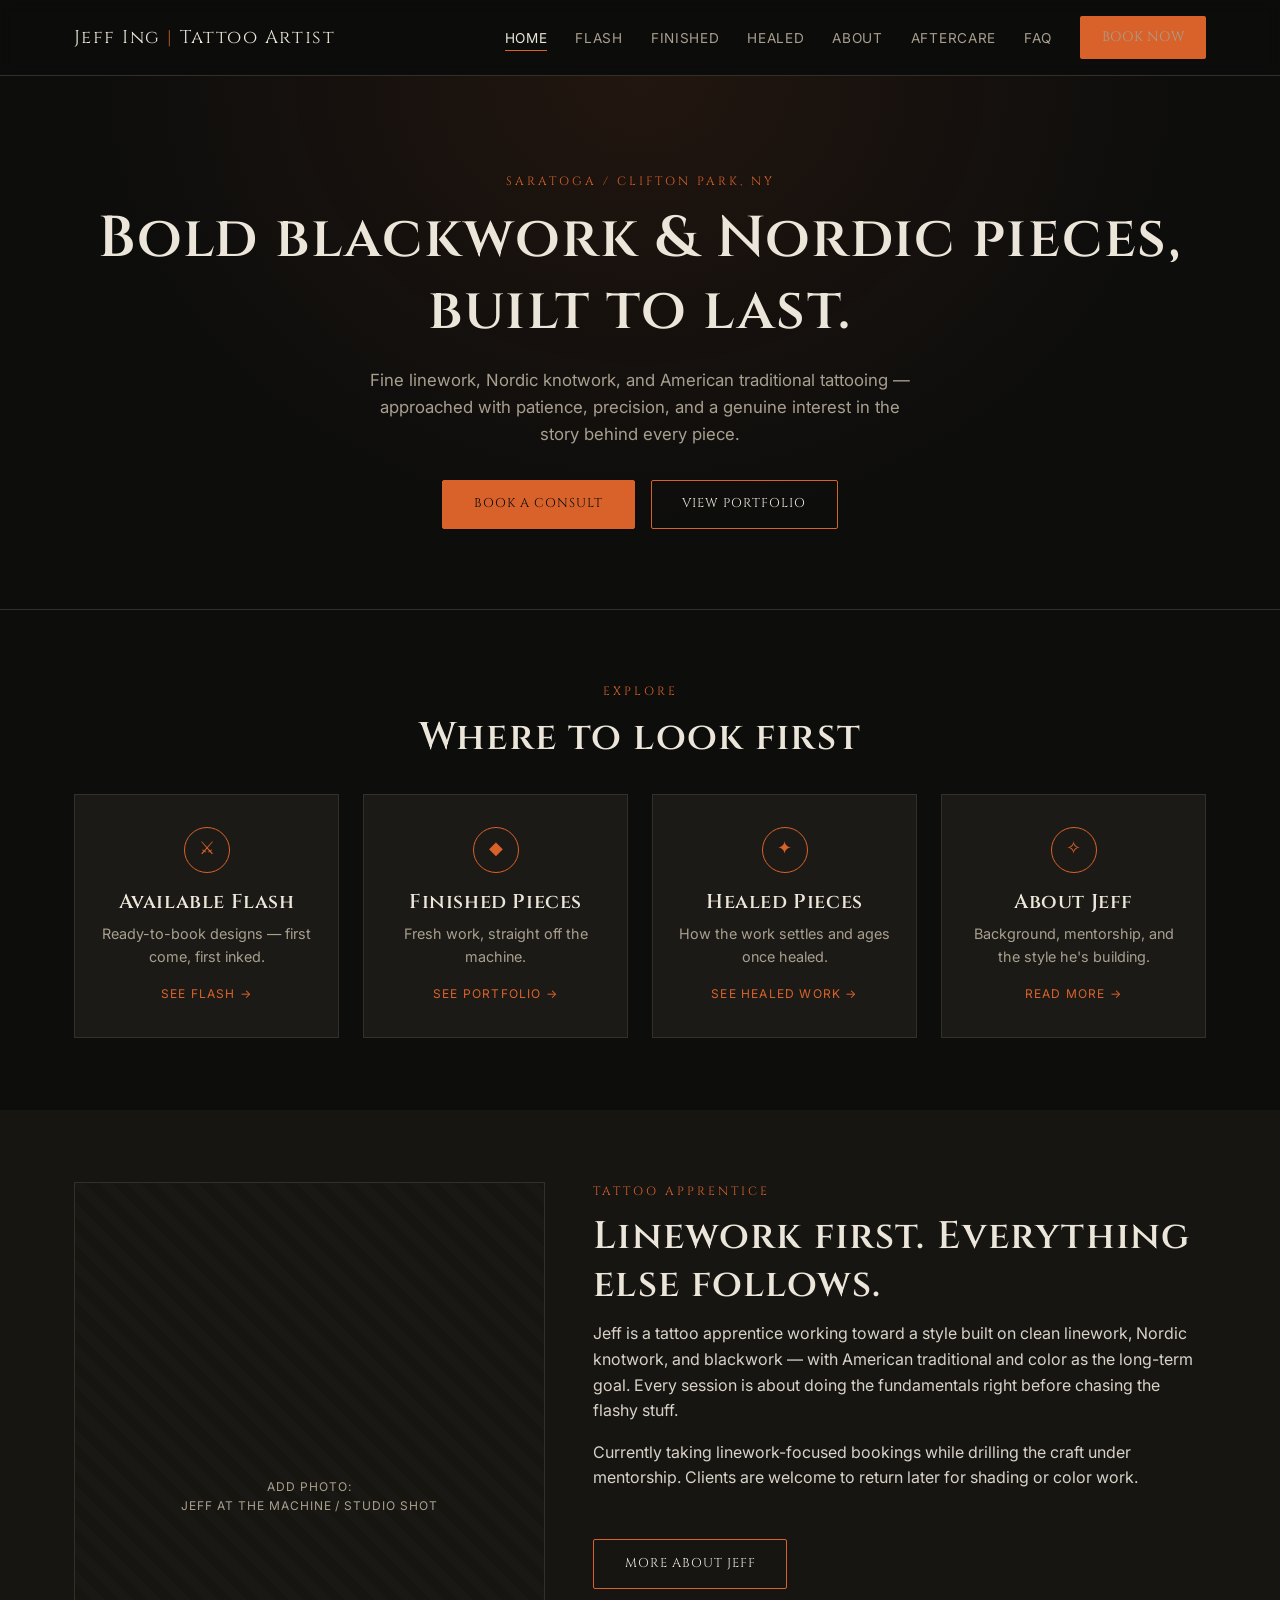
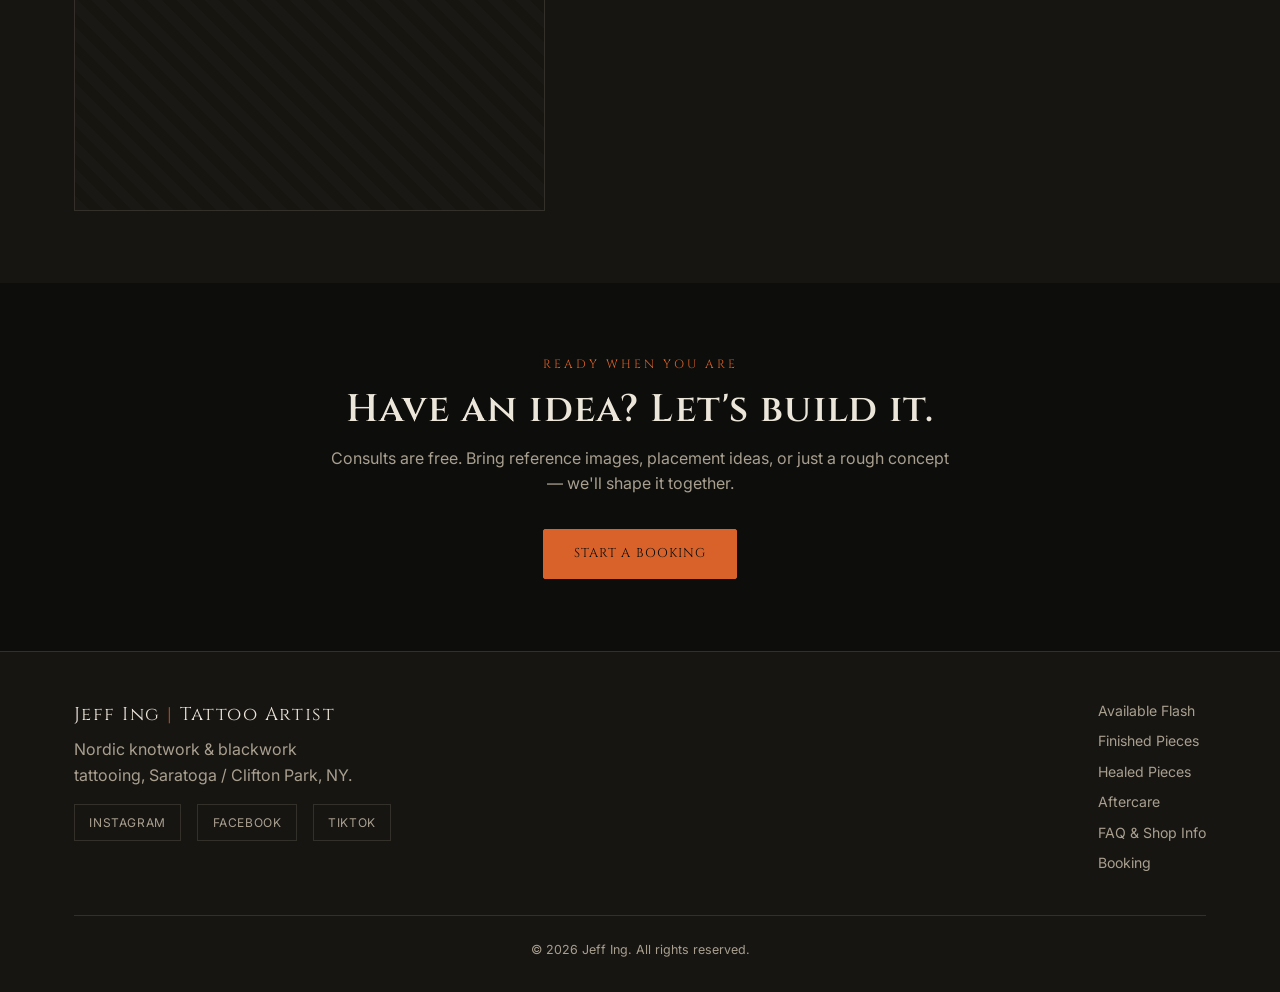
==== odinsforgeart-website 3/index.html @ 67cf1f57 "Add files via upload" ====
<!DOCTYPE html>
<html lang="en">
<head>
<meta charset="UTF-8">
<meta name="viewport" content="width=device-width, initial-scale=1.0">
<title>Jeff Ing | Tattoo Artist — Odin's Forge</title>
<meta name="description" content="Jeff Ing, tattoo artist specializing in Nordic knotwork, blackwork, and American traditional. Based in the Saratoga / Clifton Park, NY area.">
<link rel="preconnect" href="https://fonts.googleapis.com">
<link href="https://fonts.googleapis.com/css2?family=Cinzel:wght@500;600;700&family=Inter:wght@400;500;600&display=swap" rel="stylesheet">
<link rel="stylesheet" href="assets/css/style.css">
</head>
<body>

<header class="site-header">
  <div class="nav-wrap">
    <a href="index.html" class="brand">Jeff Ing <span>|</span> Tattoo Artist</a>
    <button class="nav-toggle" aria-label="Toggle navigation">
      <span></span><span></span><span></span>
    </button>
    <ul class="nav-links">
      <li><a href="index.html" class="active">Home</a></li>
      <li><a href="flash.html">Flash</a></li>
      <li><a href="finished.html">Finished</a></li>
      <li><a href="healed.html">Healed</a></li>
      <li><a href="about.html">About</a></li>
      <li><a href="aftercare.html">Aftercare</a></li>
      <li><a href="faq.html">FAQ</a></li>
      <li><a href="booking.html" class="btn btn-solid">Book Now</a></li>
    </ul>
  </div>
</header>

<section class="hero">
  <div class="container">
    <span class="eyebrow">Saratoga / Clifton Park, NY</span>
    <h1>Bold blackwork &amp; Nordic pieces,<br>built to last.</h1>
    <p class="lede">Fine linework, Nordic knotwork, and American traditional tattooing — approached with patience, precision, and a genuine interest in the story behind every piece.</p>
    <div class="btn-row">
      <a href="booking.html" class="btn btn-solid">Book a Consult</a>
      <a href="finished.html" class="btn">View Portfolio</a>
    </div>
  </div>
</section>

<section>
  <div class="container">
    <div class="text-center">
      <span class="eyebrow">Explore</span>
      <h2>Where to look first</h2>
    </div>
    <div class="card-grid">
      <div class="nav-card">
        <div class="icon">⚔</div>
        <h3>Available Flash</h3>
        <p>Ready-to-book designs — first come, first inked.</p>
        <a href="flash.html" class="link">See Flash →</a>
      </div>
      <div class="nav-card">
        <div class="icon">◆</div>
        <h3>Finished Pieces</h3>
        <p>Fresh work, straight off the machine.</p>
        <a href="finished.html" class="link">See Portfolio →</a>
      </div>
      <div class="nav-card">
        <div class="icon">✦</div>
        <h3>Healed Pieces</h3>
        <p>How the work settles and ages once healed.</p>
        <a href="healed.html" class="link">See Healed Work →</a>
      </div>
      <div class="nav-card">
        <div class="icon">✧</div>
        <h3>About Jeff</h3>
        <p>Background, mentorship, and the style he's building.</p>
        <a href="about.html" class="link">Read More →</a>
      </div>
    </div>
  </div>
</section>

<section class="alt">
  <div class="container about-grid">
    <div class="portrait-placeholder">Add photo:<br>Jeff at the machine / studio shot</div>
    <div class="body">
      <span class="eyebrow">Tattoo Apprentice</span>
      <h2>Linework first. Everything else follows.</h2>
      <p>Jeff is a tattoo apprentice working toward a style built on clean linework, Nordic knotwork, and blackwork — with American traditional and color as the long-term goal. Every session is about doing the fundamentals right before chasing the flashy stuff.</p>
      <p>Currently taking linework-focused bookings while drilling the craft under mentorship. Clients are welcome to return later for shading or color work.</p>
      <a href="about.html" class="btn mt-2">More About Jeff</a>
    </div>
  </div>
</section>

<section class="text-center">
  <div class="container max-w">
    <span class="eyebrow">Ready When You Are</span>
    <h2>Have an idea? Let's build it.</h2>
    <p>Consults are free. Bring reference images, placement ideas, or just a rough concept — we'll shape it together.</p>
    <a href="booking.html" class="btn btn-solid mt-2">Start a Booking</a>
  </div>
</section>

<footer class="site-footer">
  <div class="container">
    <div class="footer-grid">
      <div class="footer-brand">
        <a href="index.html" class="brand">Jeff Ing <span>|</span> Tattoo Artist</a>
        <p data-field="tagline" style="max-width:280px; margin-top:0.5rem;">Nordic knotwork &amp; blackwork tattooing, Saratoga / Clifton Park, NY.</p>
        <div class="footer-social">
          <!-- Links auto-fill from Site Settings in the CMS -->
          <a href="#" target="_blank" rel="noopener" data-field="instagram_url">Instagram</a>
          <a href="#" target="_blank" rel="noopener" data-field="facebook_url">Facebook</a>
          <a href="#" target="_blank" rel="noopener" data-field="tiktok_url">TikTok</a>
        </div>
      </div>
      <nav class="footer-links">
        <a href="flash.html">Available Flash</a>
        <a href="finished.html">Finished Pieces</a>
        <a href="healed.html">Healed Pieces</a>
        <a href="aftercare.html">Aftercare</a>
        <a href="faq.html">FAQ &amp; Shop Info</a>
        <a href="booking.html">Booking</a>
      </nav>
    </div>
    <div class="footer-bottom">
      &copy; <span id="year"></span> Jeff Ing. All rights reserved.
    </div>
  </div>
</footer>

<script src="assets/js/main.js"></script>
<script>document.getElementById('year').textContent = new Date().getFullYear();</script>

<!-- Netlify Identity — handles the login link from invite/reset emails
     and sends you to the CMS at /admin/ after you log in. -->
<script src="https://identity.netlify.com/v1/netlify-identity-widget.js"></script>
<script>
  if (window.netlifyIdentity) {
    window.netlifyIdentity.on('init', function (user) {
      if (!user) {
        window.netlifyIdentity.on('login', function () {
          document.location.href = '/admin/';
        });
      }
    });
  }
</script>
</body>
</html>
---- odinsforgeart-website 3/assets/css/style.css ----
/* ============================================================
   Jeff Ing | Tattoo Artist — odinsforgeart.com
   Shared stylesheet — dark forge / Nordic blackwork theme
   ============================================================ */

:root {
  --bg: #0d0d0c;
  --bg-alt: #171512;
  --bg-card: #1c1a16;
  --ember: #d9622b;
  --ember-dim: #a94d22;
  --steel: #8a97a8;
  --bone: #ece6da;
  --muted: #a89f8f;
  --border: #33302a;
  --available: #4c8a5f;
  --booked: #8a4c4c;

  --font-display: 'Cinzel', 'Georgia', serif;
  --font-body: 'Inter', -apple-system, BlinkMacSystemFont, sans-serif;

  --max-width: 1180px;
}

* { box-sizing: border-box; margin: 0; padding: 0; }

html { scroll-behavior: smooth; }

body {
  background: var(--bg);
  color: var(--bone);
  font-family: var(--font-body);
  line-height: 1.6;
  -webkit-font-smoothing: antialiased;
}

img { max-width: 100%; display: block; }

a { color: inherit; text-decoration: none; }

h1, h2, h3, h4 {
  font-family: var(--font-display);
  font-weight: 600;
  letter-spacing: 0.03em;
  line-height: 1.25;
}

h1 { font-size: clamp(2.2rem, 5vw, 3.6rem); }
h2 { font-size: clamp(1.6rem, 3.5vw, 2.4rem); margin-bottom: 0.75rem; }
h3 { font-size: 1.25rem; }

p { color: var(--muted); }

.container {
  max-width: var(--max-width);
  margin: 0 auto;
  padding: 0 1.5rem;
}

.eyebrow {
  font-family: var(--font-display);
  text-transform: uppercase;
  letter-spacing: 0.25em;
  font-size: 0.75rem;
  color: var(--ember);
  display: block;
  margin-bottom: 0.75rem;
}

.rune-divider {
  width: 60px;
  height: 3px;
  background: var(--ember);
  margin: 1.25rem 0;
}
.rune-divider.center { margin-left: auto; margin-right: auto; }

/* ---------- Buttons ---------- */
.btn {
  display: inline-block;
  padding: 0.85rem 1.9rem;
  border: 1px solid var(--ember);
  color: var(--bone);
  font-family: var(--font-display);
  letter-spacing: 0.08em;
  text-transform: uppercase;
  font-size: 0.8rem;
  border-radius: 2px;
  transition: all 0.2s ease;
  cursor: pointer;
  background: transparent;
}
.btn:hover { background: var(--ember); border-color: var(--ember); color: #0d0d0c; }
.btn-solid { background: var(--ember); color: #0d0d0c; }
.btn-solid:hover { background: var(--ember-dim); border-color: var(--ember-dim); color: var(--bone); }

/* ---------- Header / Nav ---------- */
.site-header {
  position: sticky;
  top: 0;
  z-index: 100;
  background: rgba(13,13,12,0.92);
  backdrop-filter: blur(6px);
  border-bottom: 1px solid var(--border);
}
.nav-wrap {
  display: flex;
  align-items: center;
  justify-content: space-between;
  padding: 1rem 1.5rem;
  max-width: var(--max-width);
  margin: 0 auto;
}
.brand {
  font-family: var(--font-display);
  font-size: 1.15rem;
  letter-spacing: 0.08em;
  color: var(--bone);
}
.brand span { color: var(--ember); }
.brand small {
  display: block;
  font-family: var(--font-body);
  font-size: 0.65rem;
  letter-spacing: 0.2em;
  color: var(--muted);
  text-transform: uppercase;
  margin-top: 2px;
}

.nav-links {
  display: flex;
  gap: 1.75rem;
  align-items: center;
  list-style: none;
}
.nav-links a {
  font-size: 0.85rem;
  letter-spacing: 0.05em;
  text-transform: uppercase;
  color: var(--muted);
  transition: color 0.2s ease;
  padding-bottom: 4px;
  border-bottom: 1px solid transparent;
}
.nav-links a:hover,
.nav-links a.active {
  color: var(--bone);
  border-bottom-color: var(--ember);
}
.nav-links .btn { padding: 0.6rem 1.3rem; }

.nav-toggle {
  display: none;
  flex-direction: column;
  gap: 5px;
  background: none;
  border: none;
  cursor: pointer;
  padding: 6px;
}
.nav-toggle span {
  width: 24px;
  height: 2px;
  background: var(--bone);
}

@media (max-width: 860px) {
  .nav-toggle { display: flex; }
  .nav-links {
    position: absolute;
    top: 100%;
    left: 0;
    right: 0;
    background: var(--bg-alt);
    flex-direction: column;
    align-items: flex-start;
    padding: 1.5rem;
    gap: 1.25rem;
    border-bottom: 1px solid var(--border);
    display: none;
  }
  .nav-links.open { display: flex; }
}

/* ---------- Hero ---------- */
.hero {
  padding: 6rem 0 5rem;
  text-align: center;
  background:
    radial-gradient(ellipse at top, rgba(217,98,43,0.10), transparent 60%),
    var(--bg);
  border-bottom: 1px solid var(--border);
}
.hero p.lede {
  max-width: 560px;
  margin: 1.25rem auto 2rem;
  font-size: 1.05rem;
}
.hero .btn-row { display: flex; gap: 1rem; justify-content: center; flex-wrap: wrap; }

/* ---------- Page header (non-home) ---------- */
.page-hero {
  padding: 3.5rem 0 2.5rem;
  text-align: center;
  border-bottom: 1px solid var(--border);
  background: var(--bg-alt);
}
.page-hero p { max-width: 620px; margin: 0.75rem auto 0; }

/* ---------- Section spacing ---------- */
section { padding: 4.5rem 0; }
section.alt { background: var(--bg-alt); }

/* ---------- Nav Cards (home) ---------- */
.card-grid {
  display: grid;
  grid-template-columns: repeat(auto-fit, minmax(240px, 1fr));
  gap: 1.5rem;
  margin-top: 2rem;
}
.nav-card {
  background: var(--bg-card);
  border: 1px solid var(--border);
  padding: 2rem 1.5rem;
  text-align: center;
  transition: border-color 0.2s ease, transform 0.2s ease;
}
.nav-card:hover { border-color: var(--ember); transform: translateY(-3px); }
.nav-card .icon {
  width: 46px; height: 46px;
  margin: 0 auto 1rem;
  border: 1px solid var(--ember);
  border-radius: 50%;
  display: flex; align-items: center; justify-content: center;
  color: var(--ember);
  font-family: var(--font-display);
  font-size: 1.1rem;
}
.nav-card p { font-size: 0.9rem; margin-top: 0.5rem; }
.nav-card a.link { display: inline-block; margin-top: 1rem; font-size: 0.75rem; letter-spacing: 0.1em; text-transform: uppercase; color: var(--ember); }

/* ---------- Gallery ---------- */
.filter-row {
  display: flex;
  flex-wrap: wrap;
  gap: 0.6rem;
  margin: 2rem 0 2.5rem;
}
.filter-btn {
  background: transparent;
  border: 1px solid var(--border);
  color: var(--muted);
  padding: 0.45rem 1rem;
  font-size: 0.75rem;
  text-transform: uppercase;
  letter-spacing: 0.06em;
  cursor: pointer;
  transition: all 0.2s ease;
}
.filter-btn:hover { border-color: var(--ember); color: var(--bone); }
.filter-btn.active { background: var(--ember); border-color: var(--ember); color: #0d0d0c; }

.gallery-grid {
  display: grid;
  grid-template-columns: repeat(auto-fill, minmax(260px, 1fr));
  gap: 1.75rem;
}

.piece-card {
  background: var(--bg-card);
  border: 1px solid var(--border);
  overflow: hidden;
  transition: border-color 0.2s ease;
}
.piece-card:hover { border-color: var(--ember); }

.piece-img {
  aspect-ratio: 4 / 5;
  background:
    repeating-linear-gradient(45deg, #1a1815, #1a1815 10px, #17150f 10px, #17150f 20px);
  display: flex;
  align-items: center;
  justify-content: center;
  border-bottom: 1px solid var(--border);
  position: relative;
}
.piece-img .placeholder-label {
  font-size: 0.7rem;
  letter-spacing: 0.08em;
  text-transform: uppercase;
  color: var(--muted);
  border: 1px dashed var(--border);
  padding: 0.6rem 0.9rem;
  text-align: center;
  max-width: 80%;
}

.piece-body { padding: 1.1rem 1.2rem 1.3rem; }
.piece-body h3 { margin-bottom: 0.3rem; }
.piece-meta {
  display: flex;
  flex-wrap: wrap;
  gap: 0.4rem;
  margin-top: 0.7rem;
}
.tag {
  font-size: 0.68rem;
  text-transform: uppercase;
  letter-spacing: 0.06em;
  padding: 0.25rem 0.6rem;
  border: 1px solid var(--border);
  color: var(--muted);
}
.tag.status-available { border-color: var(--available); color: var(--available); }
.tag.status-booked { border-color: var(--booked); color: var(--booked); }
.price {
  font-family: var(--font-display);
  color: var(--ember);
  margin-top: 0.6rem;
  font-size: 0.95rem;
}

/* ---------- About ---------- */
.about-grid {
  display: grid;
  grid-template-columns: 1fr 1.3fr;
  gap: 3rem;
  align-items: start;
}
@media (max-width: 780px) { .about-grid { grid-template-columns: 1fr; } }
.portrait-placeholder {
  aspect-ratio: 3/4;
  background: repeating-linear-gradient(45deg, #1a1815, #1a1815 10px, #17150f 10px, #17150f 20px);
  border: 1px solid var(--border);
  display: flex; align-items: center; justify-content: center;
  color: var(--muted);
  font-size: 0.75rem;
  text-transform: uppercase;
  letter-spacing: 0.08em;
  text-align: center;
  padding: 1rem;
}
.about-grid .body p { margin-bottom: 1rem; color: var(--bone); opacity: 0.9; }

/* ---------- Values / list blocks ---------- */
.value-list { list-style: none; margin-top: 1rem; }
.value-list li {
  padding-left: 1.4rem;
  position: relative;
  margin-bottom: 0.6rem;
  color: var(--bone);
}
.value-list li::before {
  content: "\2726";
  position: absolute; left: 0; color: var(--ember);
  font-size: 0.8rem;
}

/* ---------- FAQ accordion ---------- */
.faq-item {
  border-bottom: 1px solid var(--border);
}
.faq-question {
  width: 100%;
  text-align: left;
  background: none;
  border: none;
  color: var(--bone);
  font-family: var(--font-display);
  font-size: 1.02rem;
  padding: 1.25rem 0;
  cursor: pointer;
  display: flex;
  justify-content: space-between;
  align-items: center;
  gap: 1rem;
}
.faq-question .plus { color: var(--ember); font-size: 1.2rem; transition: transform 0.2s ease; }
.faq-item.open .plus { transform: rotate(45deg); }
.faq-answer {
  max-height: 0;
  overflow: hidden;
  transition: max-height 0.25s ease;
}
.faq-item.open .faq-answer { max-height: 400px; }
.faq-answer p { padding-bottom: 1.25rem; }

/* ---------- Info cards (Shop / FAQ) ---------- */
.info-grid {
  display: grid;
  grid-template-columns: repeat(auto-fit, minmax(220px, 1fr));
  gap: 1.5rem;
}
.info-card {
  background: var(--bg-card);
  border: 1px solid var(--border);
  padding: 1.75rem;
}
.info-card h3 { color: var(--ember); font-size: 1rem; margin-bottom: 0.6rem; }
.info-card p { color: var(--bone); opacity: 0.85; font-size: 0.92rem; }

/* ---------- Aftercare steps ---------- */
.steps {
  counter-reset: step;
  list-style: none;
}
.steps li {
  counter-increment: step;
  position: relative;
  padding: 1.25rem 0 1.25rem 3.2rem;
  border-bottom: 1px solid var(--border);
}
.steps li::before {
  content: counter(step);
  position: absolute;
  left: 0; top: 1.15rem;
  width: 2.1rem; height: 2.1rem;
  border: 1px solid var(--ember);
  color: var(--ember);
  border-radius: 50%;
  display: flex; align-items: center; justify-content: center;
  font-family: var(--font-display);
  font-size: 0.9rem;
}
.steps li h3 { color: var(--bone); margin-bottom: 0.3rem; font-size: 1rem; }
.steps li p { font-size: 0.92rem; }

.warning-box {
  border: 1px solid var(--booked);
  background: rgba(138,76,76,0.08);
  padding: 1.5rem;
  margin-top: 2.5rem;
}
.warning-box h3 { color: var(--booked); margin-bottom: 0.5rem; }
.warning-box p { color: var(--bone); opacity: 0.9; font-size: 0.9rem; }

/* ---------- Contact / Booking ---------- */
.contact-grid {
  display: grid;
  grid-template-columns: repeat(auto-fit, minmax(240px, 1fr));
  gap: 1.5rem;
  margin-top: 2rem;
}
.contact-card {
  background: var(--bg-card);
  border: 1px solid var(--border);
  padding: 2rem;
  text-align: center;
}
.contact-card h3 { color: var(--ember); margin-bottom: 0.5rem; }
.contact-card p { font-size: 0.88rem; margin-bottom: 1.1rem; }

.booking-steps { margin-top: 3rem; }

/* ---------- Footer ---------- */
.site-footer {
  border-top: 1px solid var(--border);
  padding: 3rem 0 2rem;
  background: var(--bg-alt);
}
.footer-grid {
  display: flex;
  flex-wrap: wrap;
  justify-content: space-between;
  gap: 2rem;
}
.footer-brand .brand { margin-bottom: 0.5rem; }
.footer-social {
  display: flex;
  gap: 1rem;
  margin-top: 1rem;
}
.footer-social a {
  border: 1px solid var(--border);
  padding: 0.5rem 0.9rem;
  font-size: 0.75rem;
  text-transform: uppercase;
  letter-spacing: 0.05em;
  color: var(--muted);
}
.footer-social a:hover { border-color: var(--ember); color: var(--ember); }
.footer-links {
  display: flex;
  flex-direction: column;
  gap: 0.5rem;
}
.footer-links a { color: var(--muted); font-size: 0.88rem; }
.footer-links a:hover { color: var(--ember); }
.footer-bottom {
  margin-top: 2.5rem;
  padding-top: 1.5rem;
  border-top: 1px solid var(--border);
  font-size: 0.78rem;
  color: var(--muted);
  text-align: center;
}

/* ---------- Utility ---------- */
.text-center { text-align: center; }
.mt-2 { margin-top: 2rem; }
.max-w { max-width: 680px; margin: 0 auto; }
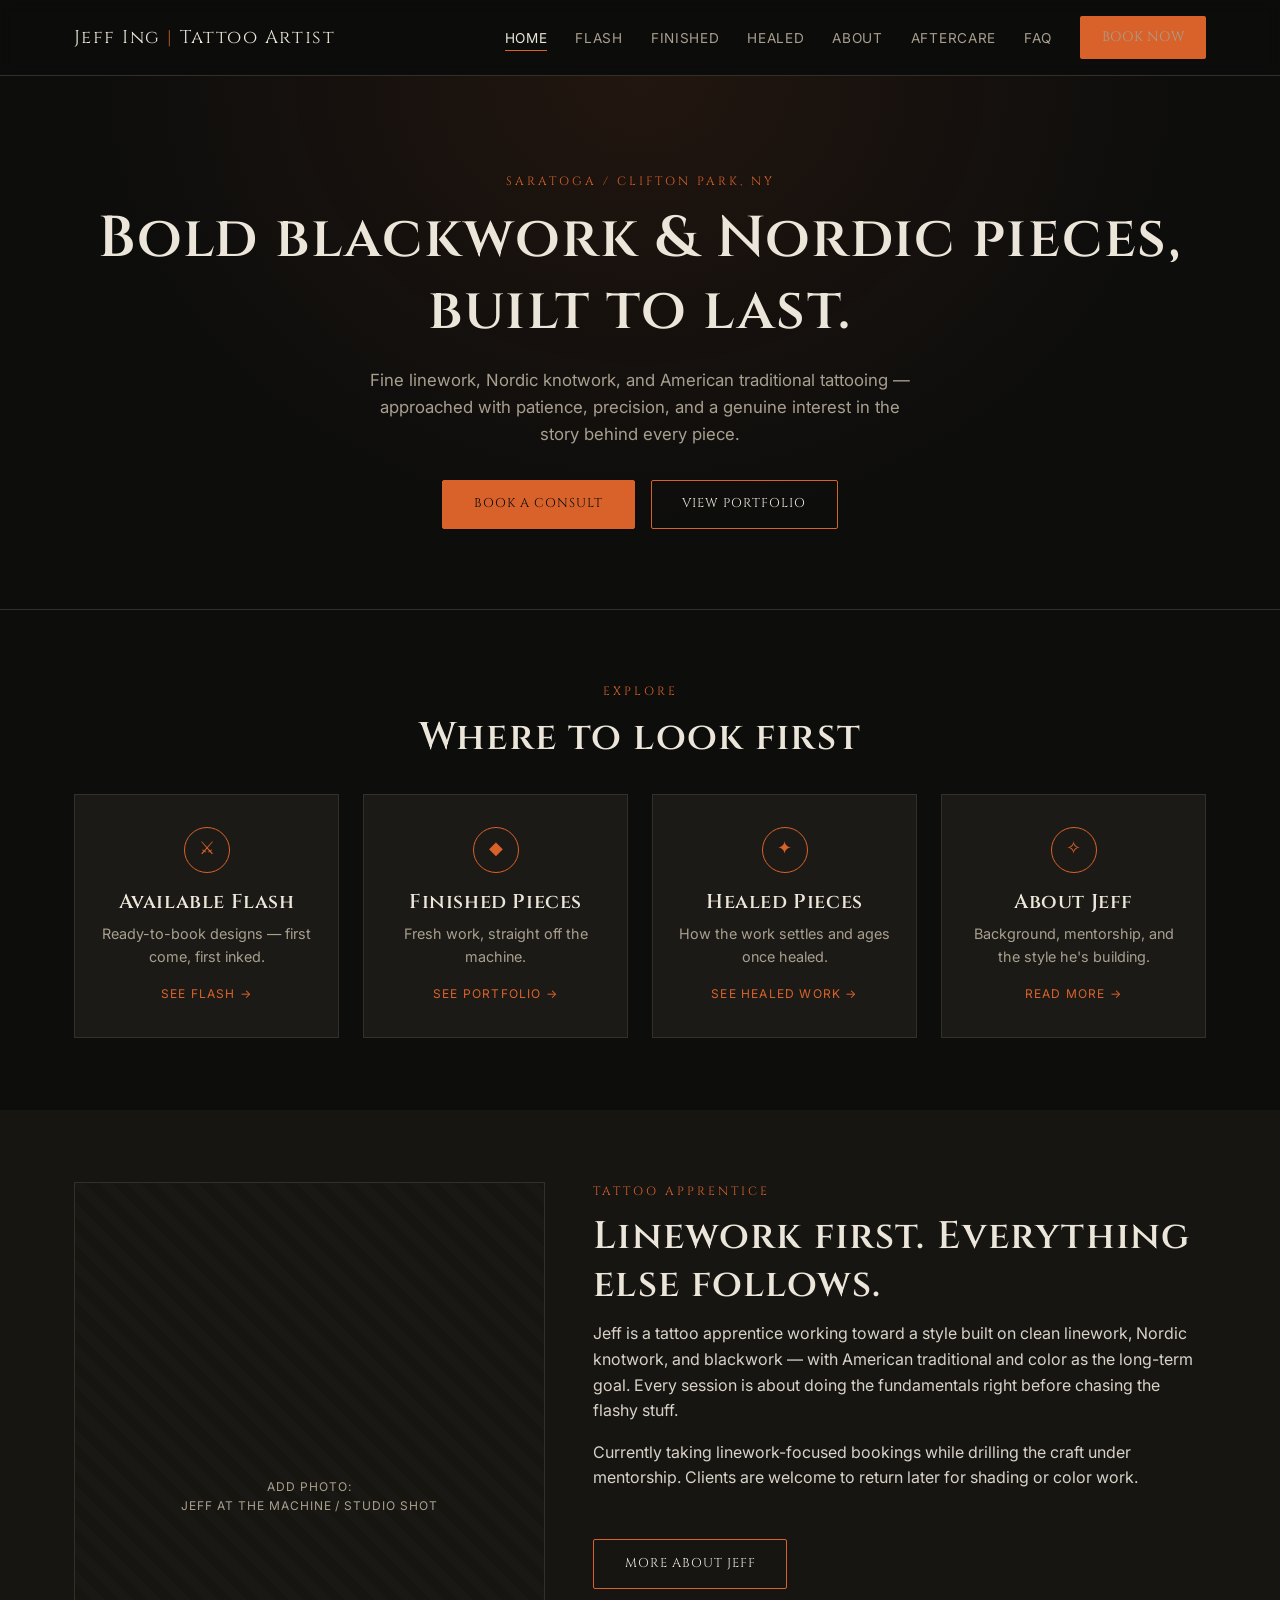
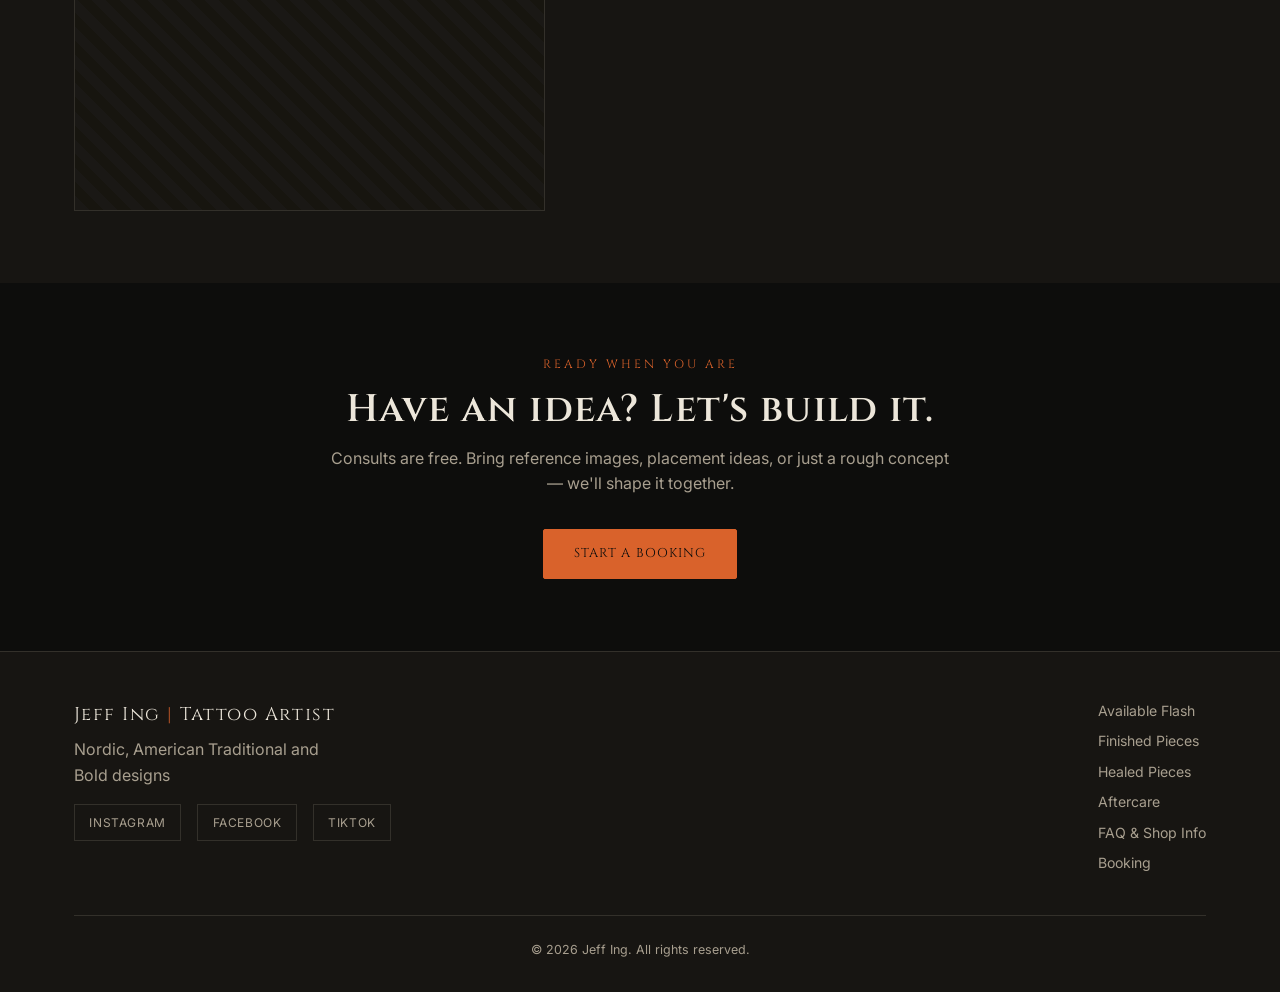
==== commit 1b60452d: "Update index.html" ====
--- a/odinsforgeart-website 3/index.html
+++ b/odinsforgeart-website 3/index.html
@@ -32,9 +32,9 @@
 
 <section class="hero">
   <div class="container">
-    <span class="eyebrow">Saratoga / Clifton Park, NY</span>
-    <h1>Bold blackwork &amp; Nordic pieces,<br>built to last.</h1>
-    <p class="lede">Fine linework, Nordic knotwork, and American traditional tattooing — approached with patience, precision, and a genuine interest in the story behind every piece.</p>
+    <span class="eyebrow" id="hero-eyebrow">Saratoga / Clifton Park, NY</span>
+    <h1 id="hero-headline">Bold blackwork &amp; Nordic pieces,<br>built to last.</h1>
+    <p class="lede" id="hero-lede">Fine linework, Nordic knotwork, and American traditional tattooing — approached with patience, precision, and a genuine interest in the story behind every piece.</p>
     <div class="btn-row">
       <a href="booking.html" class="btn btn-solid">Book a Consult</a>
       <a href="finished.html" class="btn">View Portfolio</a>
@@ -81,10 +81,10 @@
   <div class="container about-grid">
     <div class="portrait-placeholder">Add photo:<br>Jeff at the machine / studio shot</div>
     <div class="body">
-      <span class="eyebrow">Tattoo Apprentice</span>
-      <h2>Linework first. Everything else follows.</h2>
-      <p>Jeff is a tattoo apprentice working toward a style built on clean linework, Nordic knotwork, and blackwork — with American traditional and color as the long-term goal. Every session is about doing the fundamentals right before chasing the flashy stuff.</p>
-      <p>Currently taking linework-focused bookings while drilling the craft under mentorship. Clients are welcome to return later for shading or color work.</p>
+      <span class="eyebrow" id="about-eyebrow">Tattoo Apprentice</span>
+      <h2 id="about-heading">Linework first. Everything else follows.</h2>
+      <p id="about-p1">Jeff is a tattoo apprentice working toward a style built on clean linework, Nordic knotwork, and blackwork — with American traditional and color as the long-term goal. Every session is about doing the fundamentals right before chasing the flashy stuff.</p>
+      <p id="about-p2">Currently taking linework-focused bookings while drilling the craft under mentorship. Clients are welcome to return later for shading or color work.</p>
       <a href="about.html" class="btn mt-2">More About Jeff</a>
     </div>
   </div>
@@ -128,7 +128,7 @@
 </footer>
 
 <script src="assets/js/main.js"></script>
-<script>document.getElementById('year').textContent = new Date().getFullYear();</script>
+<script>document.getElementById('year').textContent = new Date().getFullYear();loadHome();</script>
 
 <!-- Netlify Identity — handles the login link from invite/reset emails
      and sends you to the CMS at /admin/ after you log in. -->
